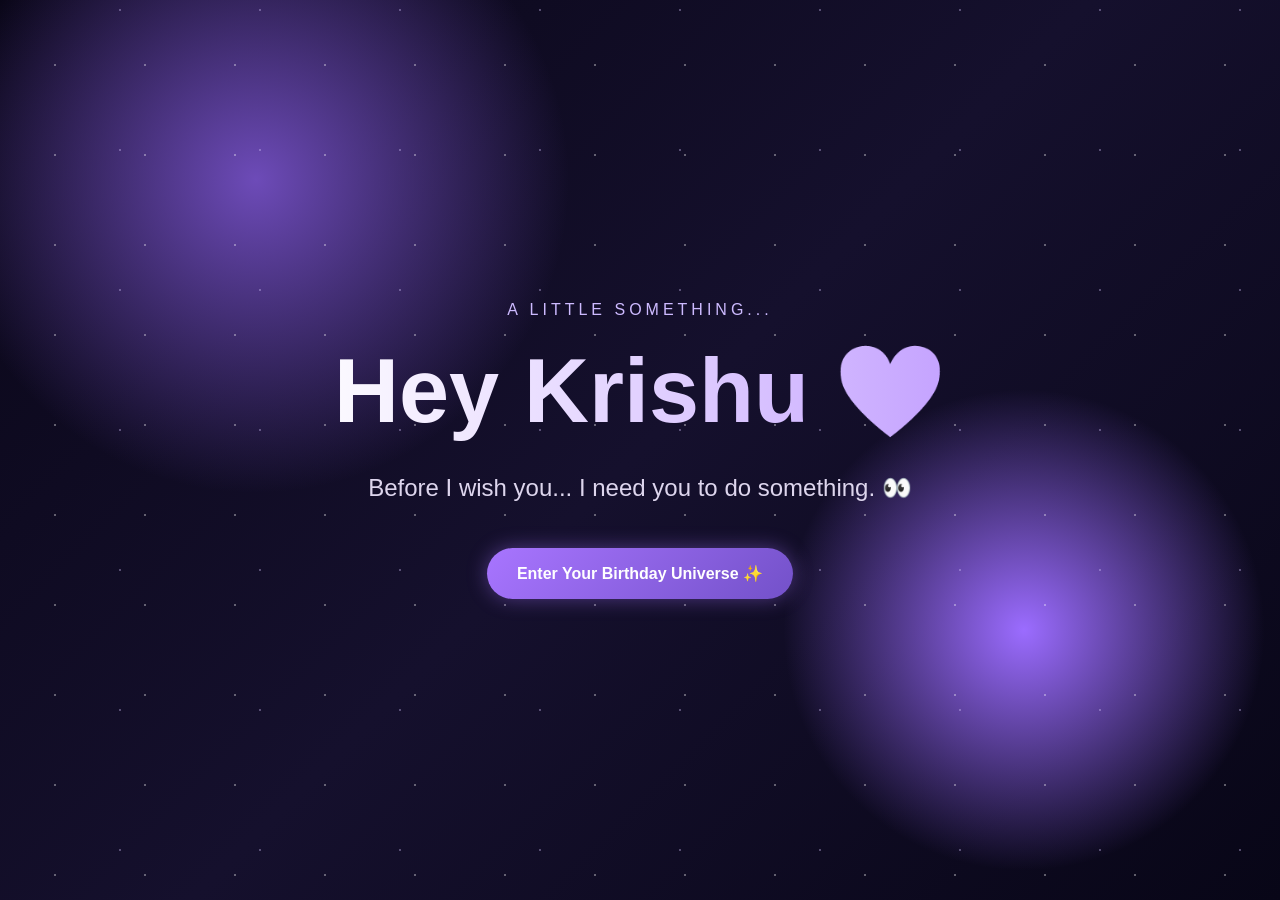
==== index.html @ 0110f5d4 "Update index.html" ====
<!DOCTYPE html>
<html lang="en">

<head>
    <meta charset="UTF-8">
    <meta name="viewport" content="width=device-width, initial-scale=1.0">

    <title>For Krishu 💜</title>

    <link rel="stylesheet" href="style.css">
</head>

<body>

    <!-- ========================================
         OPENING SCREEN
    ========================================= -->

    <section class="opening-screen">

        <div class="stars"></div>

        <div class="opening-content">

            <p class="small-text">A little something...</p>

            <h1>Hey Krishu 💜</h1>

            <p class="intro-text">
                Before I wish you...
                I need you to do something. 👀
            </p>

            <button onclick="enterUniverse()">
                Enter Your Birthday Universe ✨
            </button>

        </div>

    </section>


    <!-- ========================================
         MAIN BIRTHDAY UNIVERSE
    ========================================= -->

    <main id="birthday-universe">


        <!-- ========================================
             BIRTHDAY WELCOME
        ========================================= -->

        <section class="welcome-section">

            <p class="section-label">
                YOUR LITTLE UNIVERSE
            </p>

            <h1>
                WELCOME, KRISHU 💜
            </h1>

            <p class="welcome-text">
                Today isn't just another day...
                <br>
                it's your day. 🌙✨
            </p>

        </section>


        <!-- ========================================
             PHOTOHOLIC ARCHIVE
        ========================================= -->

        <section class="photo-archive">

            <p class="section-label">
                MEMORIES IN ORBIT
            </p>

            <h2>
                The Photoholic Archive 📸
            </h2>

            <p class="archive-intro">
                Some people take pictures.
                <br>
                Krishu takes evidence. 😂
            </p>


            <!-- PHOTO CONSTELLATION -->

            <div class="photo-constellation">


                <!-- 1st: photo9 -->

                <div class="memory memory-1">

                    <img
                        src="assets/photos/photo9.jpg.jpeg"
                        alt="Krishu memory 1"
                    >

                    <span class="memory-star">
                        ✦
                    </span>

                </div>


                <!-- 2nd: photo1 -->

                <div class="memory memory-2">

                    <img
                        src="assets/photos/photo1.jpg.jpeg"
                        alt="Krishu memory 2"
                    >

                    <span class="memory-star">
                        ✦
                    </span>

                </div>


                <!-- 3rd: photo2 -->

                <div class="memory memory-3">

                    <img
                        src="assets/photos/photo2.jpg.jpeg"
                        alt="Krishu memory 3"
                    >

                    <span class="memory-star">
                        ✦
                    </span>

                </div>


                <!-- 4th: photo3 -->

                <div class="memory memory-4">

                    <img
                        src="assets/photos/photo3.jpg.jpeg"
                        alt="Krishu memory 4"
                    >

                    <span class="memory-star">
                        ✦
                    </span>

                </div>


                <!-- 5th: photo4 -->

                <div class="memory memory-5">

                    <img
                        src="assets/photos/photo4.jpg.jpeg"
                        alt="Krishu memory 5"
                    >

                    <span class="memory-star">
                        ✦
                    </span>

                </div>


                <!-- 6th: photo5 -->

                <div class="memory memory-6">

                    <img
                        src="assets/photos/photo5.jpg.jpeg"
                        alt="Krishu memory 6"
                    >

                    <span class="memory-star">
                        ✦
                    </span>

                </div>


                <!-- 7th: photo6 -->

                <div class="memory memory-7">

                    <img
                        src="assets/photos/photo6.jpg.jpeg"
                        alt="Krishu memory 7"
                    >

                    <span class="memory-star">
                        ✦
                    </span>

                </div>


                <!-- 8th: photo7 -->

                <div class="memory memory-8">

                    <img
                        src="assets/photos/photo7.jpg.jpeg"
                        alt="Krishu memory 8"
                    >

                    <span class="memory-star">
                        ✦
                    </span>

                </div>


                <!-- 9th: photo8 -->

                <div class="memory memory-9">

                    <img
                        src="assets/photos/photo8.jpg.jpeg"
                        alt="Krishu memory 9"
                    >

                    <span class="memory-star">
                        ✦
                    </span>

                </div>

            </div>

        </section>


        <!-- ========================================
             TOTALLY ACCURATE HISTORY
        ========================================= -->

        <section class="troll-history">

            <p class="section-label">
                OFFICIAL DOCUMENTATION
            </p>

            <h2>
                The Totally Accurate History™
            </h2>

            <p class="troll-intro">
                A completely unbiased, 100% scientifically verified
                account of how this friendship happened.
            </p>


            <div class="fake-history">


                <!-- FAKE EVENT 1 -->

                <div class="fake-card">

                    <span>
                        01
                    </span>

                    <h3>
                        Two Normal Humans 🧍‍♂️🧍‍♀️
                    </h3>

                    <p>
                        They crossed paths once upon a time.
                        Nothing unusual happened.
                        Probably.
                    </p>

                </div>


                <!-- FAKE EVENT 2 -->

                <div class="fake-card">

                    <span>
                        02
                    </span>

                    <h3>
                        The Midnight Incident 🌙
                    </h3>

                    <p>
                        At exactly 12:00 AM, a completely random
                        birthday wish was sent.
                    </p>

                    <small>
                        Experts still don't understand why this was important.
                    </small>

                </div>


                <!-- FAKE EVENT 3 -->

                <div class="fake-card">

                    <span>
                        03
                    </span>

                    <h3>
                        The Great Disappearance 👻
                    </h3>

                    <p>
                        Then suddenly...
                        <br>
                        <strong>POOF.</strong>
                        <br>
                        The account disappeared.
                    </p>

                    <small>
                        Friendship entered its filler arc.
                    </small>

                </div>


                <!-- FAKE EVENT 4 -->

                <div class="fake-card">

                    <span>
                        04
                    </span>

                    <h3>
                        The Mysterious Return 👀
                    </h3>

                    <p>
                        Months later, a mysterious message appeared
                        from another account.
                    </p>

                    <small>
                        Plot twist detected.
                    </small>

                </div>


                <!-- FAKE EVENT 5 -->

                <div class="fake-card final-fake">

                    <span>
                        05
                    </span>

                    <h3>
                        And Somehow... This Happened 💀
                    </h3>

                    <p>
                        A random birthday wish somehow evolved into
                        an unnecessarily complicated friendship.
                    </p>

                    <div class="accuracy">
                        ACCURACY: 37% ███░░░░░
                    </div>

                </div>

            </div>


            <!-- TRUTH REVEAL -->

            <div class="truth-reveal">

                <p>
                    Okay okay...
                </p>

                <h3>
                    I may have exaggerated a few things. 😂
                </h3>

                <p>
                    But there's a version of this story
                    that actually matters.
                </p>

                <button
                    class="real-story-button"
                    onclick="openRealStory()"
                >
                    ✦ Tell Me What Actually Happened
                </button>

            </div>

        </section>


        <!-- ========================================
             REAL STORY TRANSITION SCREEN
        ========================================= -->

        <div id="real-story-screen">

            <div class="real-story-stars"></div>

            <div class="real-story-content">

                <p class="personal-label">
                    LEAVING THE OFFICIAL RECORD
                </p>

                <h2>
                    A Little Corner
                    <br>
                    Of Our Story 💜
                </h2>

                <p class="personal-message">

                    No statistics.
                    <br>

                    No dramatic theories.
                    <br>

                    No unnecessary nonsense. 😂
                    <br><br>

                    Just what actually happened.

                </p>

                <button
                    class="begin-story-button"
                    onclick="beginActualStory()"
                >
                    Begin The Actual Story ✦
                </button>

            </div>

        </div>


        <!-- ========================================
             ACTUAL FRIENDSHIP TIMELINE
        ========================================= -->

        <section class="story-section">

            <p class="section-label">
                THE STORY SO FAR
            </p>

            <h2>
                How Did We Even Get Here? 🌙
            </h2>

            <p class="story-intro">

                Honestly... even we probably don't know. 😂

                <br>

                But somehow, this became our story.

            </p>


            <div class="timeline">


                <!-- EVENT 1 -->

                <div class="timeline-item">

                    <div class="timeline-dot">
                        ✦
                    </div>

                    <div class="timeline-card">

                        <span class="timeline-number">
                            01
                        </span>

                        <h3>
                            Her Birthday 🎂
                        </h3>

                        <p>
                            It was her birthday.
                            We weren't even that close back then...
                            just normal friends.
                        </p>

                    </div>

                </div>


                <!-- EVENT 2 -->

                <div class="timeline-item">

                    <div class="timeline-dot">
                        ✦
                    </div>

                    <div class="timeline-card">

                        <span class="timeline-number">
                            02
                        </span>

                        <h3>
                            12:00 AM 🌙
                        </h3>

                        <p>
                            And then, completely randomly,
                            I wished her at midnight.
                            No big plan. No idea where this would go.
                            Just a simple birthday wish.
                        </p>

                    </div>

                </div>


                <!-- EVENT 3 -->

                <div class="timeline-item">

                    <div class="timeline-dot">
                        ✦
                    </div>

                    <div class="timeline-card">

                        <span class="timeline-number">
                            03
                        </span>

                        <h3>
                            And Then... Gone 👻
                        </h3>

                        <p>
                            Her account disappeared.
                            I didn't really know what happened,
                            and I didn't go searching either.
                        </p>

                    </div>

                </div>


                <!-- EVENT 4 -->

                <div class="timeline-item">

                    <div class="timeline-dot">
                        ✦
                    </div>

                    <div class="timeline-card">

                        <span class="timeline-number">
                            04
                        </span>

                        <h3>
                            Months Later... 👀
                        </h3>

                        <p>
                            Then one day, a message came from another ID.
                            Turns out, she had been searching for me
                            for days.
                        </p>

                    </div>

                </div>


                <!-- EVENT 5 -->

                <div class="timeline-item">

                    <div class="timeline-dot">
                        ✦
                    </div>

                    <div class="timeline-card">

                        <span class="timeline-number">
                            05
                        </span>

                        <h3>
                            We Started Talking Again 💬
                        </h3>

                        <p>
                            The conversations slowly became normal again.
                            Then fun.
                            Then random.
                            Then somehow... really special.
                        </p>

                    </div>

                </div>


                <!-- EVENT 6 -->

                <div class="timeline-item">

                    <div class="timeline-dot">
                        ✦
                    </div>

                    <div class="timeline-card">

                        <span class="timeline-number">
                            06
                        </span>

                        <h3>
                            Somehow, Here We Are 💜
                        </h3>

                        <p>
                            From a random midnight birthday wish
                            to one of those friendships you genuinely
                            don't want to lose.
                        </p>

                        <div class="timeline-ending">
                            And honestly... I'm really glad it happened.
                        </div>

                    </div>

                </div>

            </div>

        </section>


    </main>


    <!-- JAVASCRIPT -->

    <script src="script.js"></script>

</body>

</html>
---- style.css ----
/* ================================
   KRISHU BIRTHDAY UNIVERSE
   Base Styling
================================ */

* {
    margin: 0;
    padding: 0;
    box-sizing: border-box;
}

html {
    scroll-behavior: smooth;
}

body {
    font-family: Arial, sans-serif;
    background: #080617;
    color: white;
    overflow-x: hidden;
}


/* ================================
   OPENING SCREEN
================================ */

.opening-screen {
    min-height: 100vh;
    width: 100%;
    
    display: flex;
    justify-content: center;
    align-items: center;
    
    position: relative;
    overflow: hidden;

   transition: opacity 0.8s ease;

    background:
        radial-gradient(circle at 20% 20%, #6d4bb8 0%, transparent 25%),
        radial-gradient(circle at 80% 70%, #9b6cff 0%, transparent 20%),
        linear-gradient(135deg, #090617, #15102d, #080617);
}


/* ================================
   STARS
================================ */

.stars {
    position: absolute;
    inset: 0;
    background-image:
        radial-gradient(circle, white 1px, transparent 1px),
        radial-gradient(circle, #d9c7ff 1px, transparent 1px);
    background-size: 90px 90px, 140px 140px;
    background-position: 10px 20px, 50px 80px;
    opacity: 0.35;
}


/* ================================
   OPENING CONTENT
================================ */

.opening-content {
    position: relative;
    z-index: 2;

    text-align: center;

    width: 90%;
    max-width: 700px;

    animation: fadeIn 1.5s ease;
}

.small-text {
    font-size: 16px;
    letter-spacing: 4px;
    text-transform: uppercase;
    color: #cdbaff;
    margin-bottom: 20px;
}

.opening-content h1 {
    font-size: clamp(45px, 10vw, 90px);
    margin-bottom: 25px;

    background: linear-gradient(
        90deg,
        #ffffff,
        #d8c2ff,
        #a875ff,
        #ffffff
    );

    -webkit-background-clip: text;
    -webkit-text-fill-color: transparent;

    background-size: 200% auto;

    animation: gradientMove 4s linear infinite;
}

.intro-text {
    font-size: clamp(18px, 4vw, 24px);
    line-height: 1.6;
    color: #ddd5ed;
    margin-bottom: 40px;
}


/* ================================
   BUTTON
================================ */

.opening-content button {
    border: none;

    padding: 16px 30px;

    border-radius: 50px;

    background: linear-gradient(
        135deg,
        #a875ff,
        #7351c9
    );

    color: white;

    font-size: 16px;
    font-weight: bold;

    cursor: pointer;

    box-shadow:
        0 0 20px rgba(168, 117, 255, 0.4);

    transition: 0.3s ease;
}

.opening-content button:hover {
    transform: scale(1.07);

    box-shadow:
        0 0 35px rgba(168, 117, 255, 0.7);
}


/* ================================
   MAIN UNIVERSE
================================ */

#birthday-universe {
   display: none;
    min-height: 100vh;

    padding: 100px 20px;

    text-align: center;

    background:
        radial-gradient(circle at 50% 20%, #2a1d52, transparent 35%),
        #080617;
}

#birthday-universe h1 {
    font-size: clamp(35px, 8vw, 70px);
    margin-bottom: 25px;

    color: #d8c2ff;
}

#birthday-universe p {
    font-size: 20px;
    color: #c9bfdc;
}


/* ================================
   ANIMATIONS
================================ */

@keyframes fadeIn {
    from {
        opacity: 0;
        transform: translateY(30px);
    }

    to {
        opacity: 1;
        transform: translateY(0);
    }
}

@keyframes gradientMove {
    from {
        background-position: 0% center;
    }

    to {
        background-position: 200% center;
    }
}


/* ================================
   MOBILE
================================ */

@media (max-width: 600px) {

    .opening-content {
        width: 88%;
    }

    .small-text {
        font-size: 12px;
        letter-spacing: 3px;
    }

    .intro-text {
        font-size: 17px;
    }

    .opening-content button {
        padding: 14px 24px;
        font-size: 15px;
    }
}
/* ========================================
   PHOTOHOLIC ARCHIVE
======================================== */

.photo-archive {
    min-height: 100vh;
    padding: 120px 20px 160px;

    text-align: center;

    position: relative;
    overflow: hidden;
}

.section-label {
    font-size: 13px;
    letter-spacing: 4px;
    text-transform: uppercase;

    color: #bda6ff;

    margin-bottom: 18px;
}

.photo-archive h2 {
    font-size: clamp(35px, 7vw, 65px);

    color: #e0d0ff;

    margin-bottom: 20px;
}

.archive-intro {
    font-size: 18px;
    line-height: 1.7;

    color: #bdb3d1;

    margin-bottom: 80px;
}


/* ========================================
   PHOTO CONSTELLATION
======================================== */

.photo-constellation {
    width: min(100%, 1000px);
    height: 850px;

    margin: 0 auto;

    position: relative;
}


/* ========================================
   MEMORY CARDS
======================================== */

.memory {
    position: absolute;

    width: 180px;
    height: 230px;

    padding: 10px;

    background: rgba(255, 255, 255, 0.08);

    border: 1px solid rgba(216, 194, 255, 0.35);

    border-radius: 14px;

    backdrop-filter: blur(8px);

    box-shadow:
        0 0 25px rgba(168, 117, 255, 0.15);

    cursor: pointer;

    transition:
        transform 0.4s ease,
        box-shadow 0.4s ease;

    animation: floatingMemory 5s ease-in-out infinite;
}

.memory img {
    width: 100%;
    height: 100%;

    object-fit: cover;

    border-radius: 9px;

    display: block;
}


/* ========================================
   HOVER EFFECT
======================================== */

.memory:hover {
    transform: scale(1.12) !important;

    box-shadow:
        0 0 35px rgba(168, 117, 255, 0.55);

    z-index: 20;
}


/* ========================================
   MEMORY POSITIONS
======================================== */

.memory-1 {
    top: 30px;
    left: 38%;

    transform: rotate(-4deg);
}

.memory-2 {
    top: 170px;
    left: 10%;

    transform: rotate(5deg);

    animation-delay: -1s;
}

.memory-3 {
    top: 180px;
    right: 8%;

    transform: rotate(-6deg);

    animation-delay: -2s;
}

.memory-4 {
    top: 390px;
    left: 26%;

    transform: rotate(4deg);

    animation-delay: -3s;
}

.memory-5 {
    top: 410px;
    right: 25%;

    transform: rotate(-5deg);

    animation-delay: -1.5s;
}

.memory-6 {
    top: 600px;
    left: 8%;

    transform: rotate(-5deg);

    animation-delay: -2.5s;
}

.memory-7 {
    top: 620px;
    left: 40%;

    transform: rotate(5deg);

    animation-delay: -4s;
}

.memory-8 {
    top: 590px;
    right: 7%;

    transform: rotate(-4deg);

    animation-delay: -3.5s;
}

.memory-9 {
    top: 320px;
    right: 43%;

    transform: rotate(3deg);

    animation-delay: -4.5s;
}


/* ========================================
   LITTLE STARS
======================================== */

.memory-star {
    position: absolute;

    font-size: 18px;

    color: #d8c2ff;

    text-shadow:
        0 0 10px rgba(216, 194, 255, 0.9);

    animation: starPulse 2s ease-in-out infinite;
}


/* ========================================
   ANIMATIONS
======================================== */

@keyframes floatingMemory {

    0%, 100% {
        margin-top: 0;
    }

    50% {
        margin-top: -10px;
    }
}

@keyframes starPulse {

    0%, 100% {
        opacity: 0.4;
        transform: scale(0.8);
    }

    50% {
        opacity: 1;
        transform: scale(1.2);
    }
}


/* ========================================
   MOBILE CONSTELLATION
======================================== */

@media (max-width: 600px) {

    .photo-archive {
        padding-top: 90px;
        padding-bottom: 100px;
    }

    .archive-intro {
        margin-bottom: 50px;
    }

    .photo-constellation {
        height: 1250px;
        width: 100%;
    }

    .memory {
        width: 145px;
        height: 190px;
    }

    .memory-1 {
        top: 20px;
        left: calc(50% - 72px);
    }

    .memory-2 {
        top: 180px;
        left: 5%;
    }

    .memory-3 {
        top: 190px;
        right: 5%;
    }

    .memory-4 {
        top: 380px;
        left: 7%;
    }

    .memory-5 {
        top: 390px;
        right: 6%;
    }

    .memory-6 {
        top: 590px;
        left: 5%;
    }

    .memory-7 {
        top: 600px;
        left: calc(50% - 72px);
    }

    .memory-8 {
        top: 590px;
        right: 5%;
    }

    .memory-9 {
        top: 820px;
        left: calc(50% - 72px);
    }
}
/* ========================================
   FRIENDSHIP TIMELINE
======================================== */

.story-section {
    min-height: 100vh;
    padding: 130px 20px 160px;
    text-align: center;
    position: relative;
    overflow: hidden;

    background:
        radial-gradient(circle at 50% 50%, rgba(110, 76, 180, 0.16), transparent 45%);
}

.story-section h2 {
    font-size: clamp(35px, 7vw, 65px);
    color: #e0d0ff;
    margin-bottom: 20px;
}

.story-intro {
    max-width: 650px;
    margin: 0 auto 100px;
    font-size: 18px;
    line-height: 1.8;
    color: #bdb3d1;
}


/* TIMELINE CONTAINER */

.timeline {
    position: relative;
    width: min(100%, 950px);
    margin: 0 auto;
    padding: 20px 0;
}


/* GLOWING CENTER LINE */

.timeline::before {
    content: "";
    position: absolute;
    top: 0;
    bottom: 0;
    left: 50%;
    width: 2px;
    transform: translateX(-50%);

    background: linear-gradient(
        to bottom,
        transparent,
        #a875ff,
        #d8c2ff,
        #a875ff,
        transparent
    );

    box-shadow: 0 0 15px rgba(168, 117, 255, 0.7);
}


/* TIMELINE ITEM */

.timeline-item {
    width: 50%;
    position: relative;
    padding: 25px 55px;
    margin-bottom: 45px;
}


/* LEFT / RIGHT ALTERNATION */

.timeline-item:nth-child(odd) {
    left: 0;
    text-align: right;
}

.timeline-item:nth-child(even) {
    left: 50%;
    text-align: left;
}


/* GLOWING DOT */

.timeline-dot {
    position: absolute;
    top: 42px;

    width: 22px;
    height: 22px;

    display: flex;
    align-items: center;
    justify-content: center;

    border-radius: 50%;

    background: #17102f;
    border: 2px solid #cdb5ff;

    color: #e5d8ff;
    font-size: 11px;

    box-shadow:
        0 0 10px rgba(168, 117, 255, 0.8),
        0 0 25px rgba(168, 117, 255, 0.4);

    z-index: 5;
}

.timeline-item:nth-child(odd) .timeline-dot {
    right: -11px;
}

.timeline-item:nth-child(even) .timeline-dot {
    left: -11px;
}


/* STORY CARDS */

.timeline-card {
    position: relative;

    padding: 30px;

    border-radius: 20px;

    background: rgba(255, 255, 255, 0.055);

    border: 1px solid rgba(216, 194, 255, 0.18);

    backdrop-filter: blur(12px);

    box-shadow:
        0 10px 35px rgba(0, 0, 0, 0.25),
        0 0 25px rgba(168, 117, 255, 0.08);

    transition:
        transform 0.35s ease,
        border-color 0.35s ease,
        box-shadow 0.35s ease;
}

.timeline-card:hover {
    transform: translateY(-7px);

    border-color: rgba(216, 194, 255, 0.5);

    box-shadow:
        0 15px 40px rgba(0, 0, 0, 0.3),
        0 0 30px rgba(168, 117, 255, 0.22);
}


/* NUMBER */

.timeline-number {
    display: block;

    font-size: 12px;
    letter-spacing: 3px;

    color: #a875ff;

    margin-bottom: 10px;
}


/* TITLE */

.timeline-card h3 {
    font-size: clamp(21px, 3vw, 28px);

    color: #e5d9ff;

    margin-bottom: 14px;
}


/* DESCRIPTION */

.timeline-card p {
    font-size: 16px !important;

    line-height: 1.7;

    color: #bdb3d1 !important;
}


/* FINAL LINE */

.timeline-ending {
    margin-top: 22px;
    padding-top: 18px;

    border-top: 1px solid rgba(216, 194, 255, 0.15);

    color: #d8c2ff;

    font-size: 15px;

    font-style: italic;
}


/* MOBILE */

@media (max-width: 700px) {

    .story-section {
        padding: 100px 15px 120px;
    }

    .story-intro {
        margin-bottom: 70px;
        font-size: 16px;
    }

    .timeline::before {
        left: 18px;
    }

    .timeline-item,
    .timeline-item:nth-child(even),
    .timeline-item:nth-child(odd) {
        width: 100%;
        left: 0;

        padding:
            20px
            15px
            20px
            55px;

        text-align: left;
    }

    .timeline-item:nth-child(odd) .timeline-dot,
    .timeline-item:nth-child(even) .timeline-dot {
        left: 7px;
        right: auto;
    }

    .timeline-card {
        padding: 24px;
    }

}
/* ========================================
   TOTALLY ACCURATE HISTORY - TROLL SECTION
======================================== */

.troll-history {
    min-height: 100vh;
    padding: 130px 20px 120px;
    text-align: center;
    position: relative;
    overflow: hidden;

    background:
        radial-gradient(circle at 20% 30%, rgba(168, 117, 255, 0.10), transparent 30%),
        radial-gradient(circle at 80% 70%, rgba(112, 82, 180, 0.10), transparent 30%);
}

.troll-history h2 {
    font-size: clamp(34px, 7vw, 62px);
    color: #e0d0ff;
    margin-bottom: 20px;
}

.troll-intro {
    max-width: 650px;
    margin: 0 auto 80px;
    color: #aaa0bd;
    font-size: 17px;
    line-height: 1.8;
}


/* FAKE HISTORY GRID */

.fake-history {
    width: min(100%, 900px);
    margin: 0 auto;

    display: grid;
    grid-template-columns: repeat(2, 1fr);
    gap: 25px;
}


/* FAKE CARDS */

.fake-card {
    position: relative;
    padding: 32px;

    text-align: left;

    background: rgba(255, 255, 255, 0.035);
    border: 1px dashed rgba(216, 194, 255, 0.22);
    border-radius: 18px;

    backdrop-filter: blur(8px);

    transform: rotate(-1deg);

    transition: 0.35s ease;
}

.fake-card:nth-child(even) {
    transform: rotate(1deg);
}

.fake-card:hover {
    transform: translateY(-7px) rotate(0deg);

    border-color: rgba(216, 194, 255, 0.5);

    box-shadow:
        0 0 30px rgba(168, 117, 255, 0.15);
}


/* NUMBER */

.fake-card > span {
    display: inline-block;

    font-size: 11px;
    letter-spacing: 3px;

    color: #a875ff;

    margin-bottom: 15px;
}


/* TITLE */

.fake-card h3 {
    color: #ddd0f7;
    font-size: 23px;
    margin-bottom: 14px;
}


/* TEXT */

.fake-card p {
    color: #aaa0bd !important;
    font-size: 15px !important;
    line-height: 1.7;
}

.fake-card small {
    display: block;

    margin-top: 15px;

    color: #756b87;

    font-size: 12px;

    font-style: italic;
}


/* FINAL FAKE CARD */

.final-fake {
    grid-column: 1 / -1;
    max-width: 600px;
    width: 100%;
    margin: 10px auto 0;

    border-color: rgba(168, 117, 255, 0.3);
}


/* FAKE ACCURACY BAR */

.accuracy {
    margin-top: 25px;

    padding: 10px 14px;

    border-radius: 8px;

    background: rgba(0, 0, 0, 0.25);

    color: #a875ff;

    font-family: monospace;

    font-size: 12px;

    letter-spacing: 1px;
}


/* TRUTH REVEAL */

.truth-reveal {
    margin: 110px auto 0;

    max-width: 650px;

    animation: truthPulse 3s ease-in-out infinite;
}

.truth-reveal p {
    color: #968ca8 !important;
    font-size: 15px !important;
}

.truth-reveal h3 {
    margin: 12px 0;

    color: #e2d5ff;

    font-size: clamp(22px, 4vw, 32px);
}

.truth-arrow {
    display: block;

    margin-top: 25px;

    color: #cdb5ff;

    font-size: 28px;

    animation: arrowBounce 1.5s ease-in-out infinite;
}


/* ANIMATIONS */

@keyframes truthPulse {
    0%, 100% {
        opacity: 0.75;
    }

    50% {
        opacity: 1;
    }
}

@keyframes arrowBounce {
    0%, 100% {
        transform: translateY(0);
    }

    50% {
        transform: translateY(8px);
    }
}


/* MOBILE */

@media (max-width: 700px) {

    .troll-history {
        padding: 100px 15px 100px;
    }

    .troll-intro {
        margin-bottom: 60px;
        font-size: 16px;
    }

    .fake-history {
        grid-template-columns: 1fr;
        gap: 20px;
    }

    .fake-card,
    .fake-card:nth-child(even) {
        transform: rotate(0deg);
        padding: 25px;
    }

    .final-fake {
        grid-column: auto;
    }

    .truth-reveal {
        margin-top: 80px;
    }
}
/* ========================================
   REAL STORY TRANSITION SCREEN
======================================== */

#real-story-screen {
    position: fixed;
    inset: 0;
    z-index: 9999;

    display: none;

    align-items: center;
    justify-content: center;

    text-align: center;

    padding: 30px;

    background:
        radial-gradient(
            circle at 50% 45%,
            #35245f 0%,
            #17102f 38%,
            #080617 80%
        );

    opacity: 0;
    transition: opacity 1s ease;

    overflow: hidden;
}


/* STAR FIELD */

.real-story-stars {
    position: absolute;
    inset: 0;

    background-image:
        radial-gradient(circle, rgba(255,255,255,0.8) 1px, transparent 1px),
        radial-gradient(circle, rgba(216,194,255,0.7) 1px, transparent 1px);

    background-size: 110px 110px, 170px 170px;
    background-position: 20px 30px, 80px 100px;

    opacity: 0.3;

    animation: starDrift 12s linear infinite;
}


/* CONTENT */

.real-story-content {
    position: relative;
    z-index: 2;

    max-width: 650px;

    animation: realStoryAppear 1.5s ease;
}

.personal-label {
    font-size: 12px !important;
    letter-spacing: 4px;

    color: #bda6ff !important;

    margin-bottom: 25px;
}

.real-story-content h2 {
    font-size: clamp(40px, 8vw, 75px);

    line-height: 1.05;

    color: #eee5ff;

    margin-bottom: 35px;

    text-shadow:
        0 0 25px rgba(168,117,255,0.35);
}

.personal-message {
    font-size: 18px !important;

    line-height: 1.8;

    color: #c9bfdc !important;

    margin-bottom: 40px;
}


/* BEGIN BUTTON */

.begin-story-button,
.real-story-button {
    border: none;

    padding: 15px 28px;

    border-radius: 50px;

    background: linear-gradient(
        135deg,
        #b58aff,
        #7651c9
    );

    color: white;

    font-size: 15px;

    font-weight: bold;

    cursor: pointer;

    box-shadow:
        0 0 20px rgba(168,117,255,0.35);

    transition: 0.35s ease;
}

.begin-story-button:hover,
.real-story-button:hover {
    transform: translateY(-3px) scale(1.05);

    box-shadow:
        0 0 35px rgba(168,117,255,0.7);
}


/* ANIMATIONS */

@keyframes realStoryAppear {

    from {
        opacity: 0;
        transform: translateY(30px) scale(0.97);
    }

    to {
        opacity: 1;
        transform: translateY(0) scale(1);
    }

}

@keyframes starDrift {

    from {
        transform: translateY(0);
    }

    to {
        transform: translateY(-80px);
    }

}


/* MOBILE */

@media (max-width: 600px) {

    #real-story-screen {
        padding: 20px;
    }

    .real-story-content h2 {
        font-size: 42px;
    }

    .personal-message {
        font-size: 16px !important;
    }

    .begin-story-button {
        padding: 14px 22px;
        font-size: 14px;
    }

}
/* Actual story stays hidden until Krishu enters it */

.story-section {
    display: none;
}
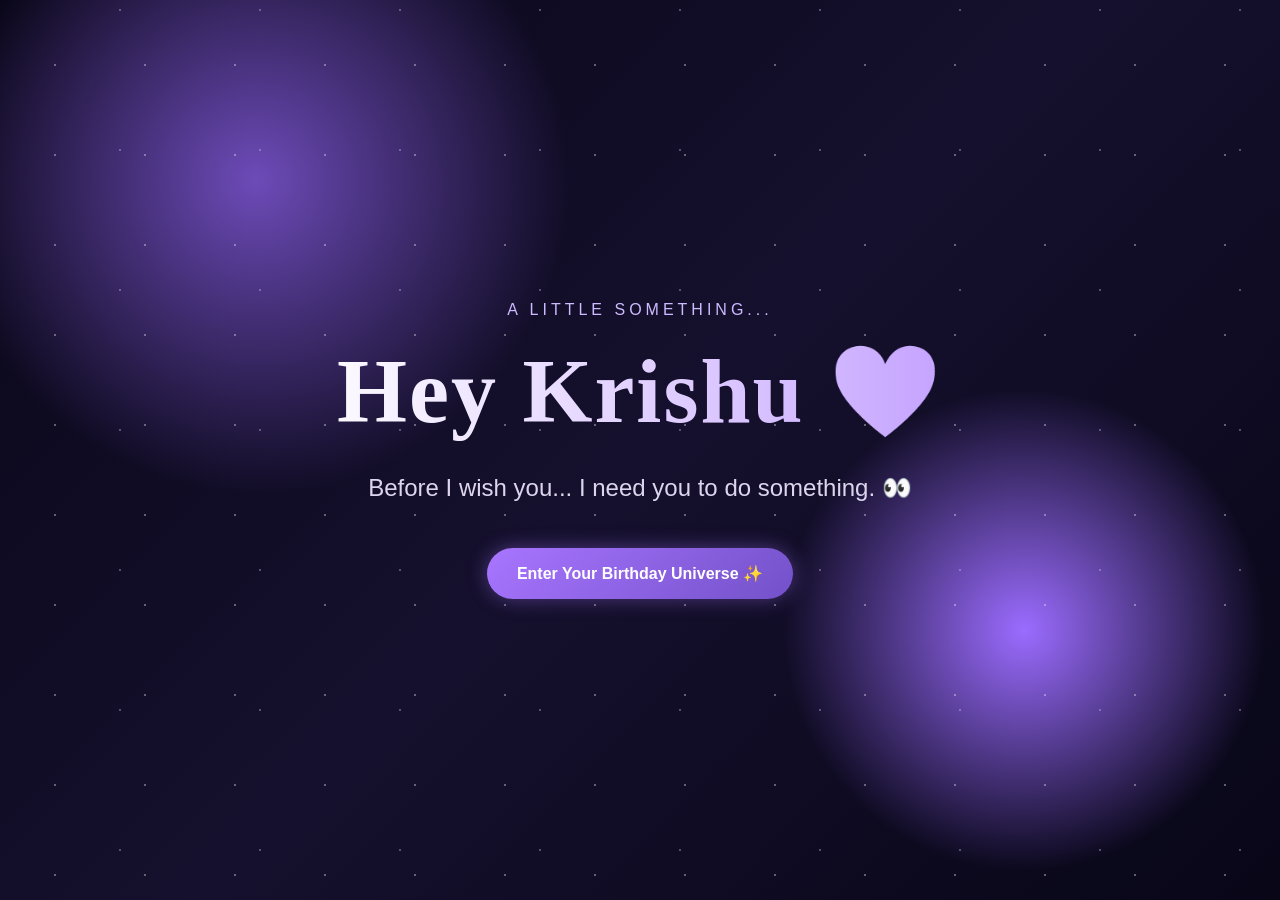
==== commit 76066d7f: "Update index.html" ====
--- a/index.html
+++ b/index.html
@@ -105,7 +105,7 @@
                         alt="Krishu memory 1"
                     >
 
-                    <span class="memory-star">
+                  <p class="memory-caption"> Looking cute huh 💜</p>
                         ✦
                     </span>
 
@@ -121,7 +121,7 @@
                         alt="Krishu memory 2"
                     >
 
-                    <span class="memory-star">
+                   <p class="memory-caption"> The best 💜</p>
                         ✦
                     </span>
 
@@ -137,7 +137,7 @@
                         alt="Krishu memory 3"
                     >
 
-                    <span class="memory-star">
+                <p class="memory-caption">A little memory worth keeping 💜</p>
                         ✦
                     </span>
 
@@ -153,7 +153,7 @@
                         alt="Krishu memory 4"
                     >
 
-                    <span class="memory-star">
+                    <<p class="memory-caption"> Just look at this Angel  💜</p>
                         ✦
                     </span>
 
@@ -169,7 +169,7 @@
                         alt="Krishu memory 5"
                     >
 
-                    <span class="memory-star">
+                  <p class="memory-caption"> Awwwww 💜</p>
                         ✦
                     </span>
 
@@ -185,7 +185,7 @@
                         alt="Krishu memory 6"
                     >
 
-                    <span class="memory-star">
+                  <p class="memory-caption"> Speechless 💜</p>
                         ✦
                     </span>
 
@@ -201,7 +201,7 @@
                         alt="Krishu memory 7"
                     >
 
-                    <span class="memory-star">
+                    <p class="memory-caption"> cuteness overload 💜</p>
                         ✦
                     </span>
 
@@ -217,7 +217,7 @@
                         alt="Krishu memory 8"
                     >
 
-                    <span class="memory-star">
+                 <p class="memory-caption"> Ye jyada acchi hai 💜</p>
                         ✦
                     </span>
 
@@ -233,7 +233,7 @@
                         alt="Krishu memory 9"
                     >
 
-                    <span class="memory-star">
+               <p class="memory-caption"> Splendid 💜</p>
                         ✦
                     </span>
 
@@ -465,216 +465,261 @@
         </div>
 
 
-        <!-- ========================================
-             ACTUAL FRIENDSHIP TIMELINE
-        ========================================= -->
-
-        <section class="story-section">
-
-            <p class="section-label">
-                THE STORY SO FAR
-            </p>
-
-            <h2>
-                How Did We Even Get Here? 🌙
-            </h2>
-
-            <p class="story-intro">
-
-                Honestly... even we probably don't know. 😂
-
-                <br>
-
-                But somehow, this became our story.
-
-            </p>
-
-
-            <div class="timeline">
-
-
-                <!-- EVENT 1 -->
-
-                <div class="timeline-item">
-
-                    <div class="timeline-dot">
-                        ✦
-                    </div>
-
-                    <div class="timeline-card">
-
-                        <span class="timeline-number">
-                            01
-                        </span>
-
-                        <h3>
-                            Her Birthday 🎂
-                        </h3>
-
-                        <p>
-                            It was her birthday.
-                            We weren't even that close back then...
-                            just normal friends.
-                        </p>
-
-                    </div>
-
-                </div>
-
-
-                <!-- EVENT 2 -->
-
-                <div class="timeline-item">
-
-                    <div class="timeline-dot">
-                        ✦
-                    </div>
-
-                    <div class="timeline-card">
-
-                        <span class="timeline-number">
-                            02
-                        </span>
-
-                        <h3>
-                            12:00 AM 🌙
-                        </h3>
-
-                        <p>
-                            And then, completely randomly,
-                            I wished her at midnight.
-                            No big plan. No idea where this would go.
-                            Just a simple birthday wish.
-                        </p>
-
-                    </div>
-
-                </div>
-
-
-                <!-- EVENT 3 -->
-
-                <div class="timeline-item">
-
-                    <div class="timeline-dot">
-                        ✦
-                    </div>
-
-                    <div class="timeline-card">
-
-                        <span class="timeline-number">
-                            03
-                        </span>
-
-                        <h3>
-                            And Then... Gone 👻
-                        </h3>
-
-                        <p>
-                            Her account disappeared.
-                            I didn't really know what happened,
-                            and I didn't go searching either.
-                        </p>
-
-                    </div>
-
-                </div>
-
-
-                <!-- EVENT 4 -->
-
-                <div class="timeline-item">
-
-                    <div class="timeline-dot">
-                        ✦
-                    </div>
-
-                    <div class="timeline-card">
-
-                        <span class="timeline-number">
-                            04
-                        </span>
-
-                        <h3>
-                            Months Later... 👀
-                        </h3>
-
-                        <p>
-                            Then one day, a message came from another ID.
-                            Turns out, she had been searching for me
-                            for days.
-                        </p>
-
-                    </div>
-
-                </div>
-
-
-                <!-- EVENT 5 -->
-
-                <div class="timeline-item">
-
-                    <div class="timeline-dot">
-                        ✦
-                    </div>
-
-                    <div class="timeline-card">
-
-                        <span class="timeline-number">
-                            05
-                        </span>
-
-                        <h3>
-                            We Started Talking Again 💬
-                        </h3>
-
-                        <p>
-                            The conversations slowly became normal again.
-                            Then fun.
-                            Then random.
-                            Then somehow... really special.
-                        </p>
-
-                    </div>
-
-                </div>
-
-
-                <!-- EVENT 6 -->
-
-                <div class="timeline-item">
-
-                    <div class="timeline-dot">
-                        ✦
-                    </div>
-
-                    <div class="timeline-card">
-
-                        <span class="timeline-number">
-                            06
-                        </span>
-
-                        <h3>
-                            Somehow, Here We Are 💜
-                        </h3>
-
-                        <p>
-                            From a random midnight birthday wish
-                            to one of those friendships you genuinely
-                            don't want to lose.
-                        </p>
-
-                        <div class="timeline-ending">
-                            And honestly... I'm really glad it happened.
-                        </div>
-
-                    </div>
-
-                </div>
-
-            </div>
-
-        </section>
+       
+<!-- ========================================
+     ACTUAL FRIENDSHIP TIMELINE
+========================================= -->
+
+<section class="story-section">
+
+    <p class="section-label">
+        THE STORY SO FAR
+    </p>
+
+    <h2>
+        How Did We Even Get Here? 🌙
+    </h2>
+
+    <p class="story-intro">
+        Honestly... even we probably don't know. 😂
+        <br>
+        But somehow, this became our story.
+    </p>
+
+    <div class="timeline">
+
+        <!-- EVENT 1 -->
+
+        <div class="timeline-item">
+
+            <div class="timeline-dot">
+                ✦
+            </div>
+
+            <div class="timeline-card">
+
+                <span class="timeline-number">
+                    01
+                </span>
+
+                <h3>
+                    Her Birthday 🎂
+                </h3>
+
+                <p>
+                    It was her birthday.
+                    We weren't even that close back then...
+                    just normal friends.
+                    Just thought to wish her.
+                    Of course, why not, bro? 😂
+                </p>
+
+            </div>
+
+        </div>
+
+
+        <!-- EVENT 2 -->
+
+        <div class="timeline-item">
+
+            <div class="timeline-dot">
+                ✦
+            </div>
+
+            <div class="timeline-card">
+
+                <span class="timeline-number">
+                    02
+                </span>
+
+                <h3>
+                    12:00 AM 🌙
+                </h3>
+
+                <p>
+                    And then, completely randomly,
+                    I wished her at midnight.
+                    No big plan. No idea where this would go.
+                    Just a simple birthday wish.
+                </p>
+
+            </div>
+
+        </div>
+
+
+        <!-- EVENT 3 -->
+
+        <div class="timeline-item">
+
+            <div class="timeline-dot">
+                ✦
+            </div>
+
+            <div class="timeline-card">
+
+                <span class="timeline-number">
+                    03
+                </span>
+
+                <h3>
+                    And Then... Gone 👻
+                </h3>
+
+                <p>
+                    Her account disappeared.
+                    I didn't really know what happened,
+                    and I didn't go searching either.
+                </p>
+
+            </div>
+
+        </div>
+
+
+        <!-- EVENT 4 -->
+
+        <div class="timeline-item">
+
+            <div class="timeline-dot">
+                ✦
+            </div>
+
+            <div class="timeline-card">
+
+                <span class="timeline-number">
+                    04
+                </span>
+
+                <h3>
+                    Months Later... 👀
+                </h3>
+
+                <p>
+                    Then one day, a message came from
+                    another ID.
+                    Turns out, she had been searching for me
+                    for days.
+                    And that kinda felt like I really mattered
+                    to someone enough to be searched for. 💜
+                </p>
+
+            </div>
+
+        </div>
+
+
+        <!-- EVENT 5 -->
+
+        <div class="timeline-item">
+
+            <div class="timeline-dot">
+                ✦
+            </div>
+
+            <div class="timeline-card">
+
+                <span class="timeline-number">
+                    05
+                </span>
+
+                <h3>
+                    We Started Talking Again 💬
+                </h3>
+
+                <p>
+                    The conversations slowly became normal again.
+                    Then fun.
+                    Then random.
+                    The study sessions.
+                    The phone calls.
+                    Then somehow... really special.
+                </p>
+
+            </div>
+
+        </div>
+
+
+        <!-- EVENT 6: HER WISH ON MY BIRTHDAY -->
+
+        <div class="timeline-item">
+
+            <div class="timeline-dot">
+                ✦
+            </div>
+
+            <div class="timeline-card">
+
+                <span class="timeline-number">
+                    06
+                </span>
+
+                <h3>
+                    She Wished Me with a Surprise 🎂
+                </h3>
+
+                <p>
+                    She gave me a letter, writing down
+                    all the memories we had shared.
+                    Though she wrote about so many things,
+                    even that paper wasn't enough.
+                    But that letter was something special...
+                    something completely unexpected. 💜
+                </p>
+
+            </div>
+
+        </div>
+
+
+        <!-- EVENT 7 -->
+
+        <div class="timeline-item">
+
+            <div class="timeline-dot">
+                ✦
+            </div>
+
+            <div class="timeline-card">
+
+                <span class="timeline-number">
+                    07
+                </span>
+
+                <h3>
+                    Somehow, Here We Are 💜
+                </h3>
+
+                <p>
+                    From a random midnight birthday wish
+                    to one of those friendships you genuinely
+                    don't want to lose.
+                </p>
+
+                <div class="timeline-ending">
+                    And honestly... I'm really glad it happened.
+                </div>
+
+            </div>
+
+        </div>
+
+    </div>
+    
+<div class="letter-invitation">
+    <p class="letter-invitation-text">
+        And there's one more thing for you... 💌
+    </p>
+
+    <a href="letter.html" class="letter-page-button">
+        Open Your Letter 💜 →
+    </a>
+</div>
+
+
+</section>
 
 
     </main>
--- a/style.css
+++ b/style.css
@@ -1,7 +1,7 @@
-/* ================================
+/* ========================================
    KRISHU BIRTHDAY UNIVERSE
-   Base Styling
-================================ */
+   COMPLETE STYLESHEET
+======================================== */
 
 * {
     margin: 0;
@@ -21,22 +21,22 @@
 }
 
 
-/* ================================
+/* ========================================
    OPENING SCREEN
-================================ */
+======================================== */
 
 .opening-screen {
     min-height: 100vh;
     width: 100%;
-    
+
     display: flex;
     justify-content: center;
     align-items: center;
-    
+
     position: relative;
     overflow: hidden;
 
-   transition: opacity 0.8s ease;
+    transition: opacity 0.8s ease;
 
     background:
         radial-gradient(circle at 20% 20%, #6d4bb8 0%, transparent 25%),
@@ -44,26 +44,19 @@
         linear-gradient(135deg, #090617, #15102d, #080617);
 }
 
-
-/* ================================
-   STARS
-================================ */
-
 .stars {
     position: absolute;
     inset: 0;
+
     background-image:
         radial-gradient(circle, white 1px, transparent 1px),
         radial-gradient(circle, #d9c7ff 1px, transparent 1px);
+
     background-size: 90px 90px, 140px 140px;
     background-position: 10px 20px, 50px 80px;
+
     opacity: 0.35;
 }
-
-
-/* ================================
-   OPENING CONTENT
-================================ */
 
 .opening-content {
     position: relative;
@@ -81,21 +74,25 @@
     font-size: 16px;
     letter-spacing: 4px;
     text-transform: uppercase;
+
     color: #cdbaff;
+
     margin-bottom: 20px;
 }
 
 .opening-content h1 {
     font-size: clamp(45px, 10vw, 90px);
+
     margin-bottom: 25px;
 
-    background: linear-gradient(
-        90deg,
-        #ffffff,
-        #d8c2ff,
-        #a875ff,
-        #ffffff
-    );
+    background:
+        linear-gradient(
+            90deg,
+            #ffffff,
+            #d8c2ff,
+            #a875ff,
+            #ffffff
+        );
 
     -webkit-background-clip: text;
     -webkit-text-fill-color: transparent;
@@ -107,28 +104,34 @@
 
 .intro-text {
     font-size: clamp(18px, 4vw, 24px);
+
     line-height: 1.6;
+
     color: #ddd5ed;
+
     margin-bottom: 40px;
 }
 
 
-/* ================================
-   BUTTON
-================================ */
-
-.opening-content button {
+/* ========================================
+   BUTTONS
+======================================== */
+
+.opening-content button,
+.real-story-button,
+.begin-story-button {
     border: none;
 
     padding: 16px 30px;
 
     border-radius: 50px;
 
-    background: linear-gradient(
-        135deg,
-        #a875ff,
-        #7351c9
-    );
+    background:
+        linear-gradient(
+            135deg,
+            #a875ff,
+            #7351c9
+        );
 
     color: white;
 
@@ -140,36 +143,42 @@
     box-shadow:
         0 0 20px rgba(168, 117, 255, 0.4);
 
-    transition: 0.3s ease;
-}
-
-.opening-content button:hover {
-    transform: scale(1.07);
+    transition: 0.35s ease;
+}
+
+.opening-content button:hover,
+.real-story-button:hover,
+.begin-story-button:hover {
+    transform: translateY(-3px) scale(1.06);
 
     box-shadow:
         0 0 35px rgba(168, 117, 255, 0.7);
 }
 
 
-/* ================================
+/* ========================================
    MAIN UNIVERSE
-================================ */
+======================================== */
 
 #birthday-universe {
-   display: none;
+    display: none;
+
     min-height: 100vh;
 
-    padding: 100px 20px;
-
     text-align: center;
 
     background:
-        radial-gradient(circle at 50% 20%, #2a1d52, transparent 35%),
+        radial-gradient(
+            circle at 50% 20%,
+            #2a1d52,
+            transparent 35%
+        ),
         #080617;
 }
 
 #birthday-universe h1 {
     font-size: clamp(35px, 8vw, 70px);
+
     margin-bottom: 25px;
 
     color: #d8c2ff;
@@ -181,79 +190,54 @@
 }
 
 
-/* ================================
-   ANIMATIONS
-================================ */
-
-@keyframes fadeIn {
-    from {
-        opacity: 0;
-        transform: translateY(30px);
-    }
-
-    to {
-        opacity: 1;
-        transform: translateY(0);
-    }
-}
-
-@keyframes gradientMove {
-    from {
-        background-position: 0% center;
-    }
-
-    to {
-        background-position: 200% center;
-    }
-}
-
-
-/* ================================
-   MOBILE
-================================ */
-
-@media (max-width: 600px) {
-
-    .opening-content {
-        width: 88%;
-    }
-
-    .small-text {
-        font-size: 12px;
-        letter-spacing: 3px;
-    }
-
-    .intro-text {
-        font-size: 17px;
-    }
-
-    .opening-content button {
-        padding: 14px 24px;
-        font-size: 15px;
-    }
-}
+/* ========================================
+   SECTION LABEL
+======================================== */
+
+.section-label {
+    font-size: 13px;
+
+    letter-spacing: 4px;
+
+    text-transform: uppercase;
+
+    color: #bda6ff;
+
+    margin-bottom: 18px;
+}
+
+
+/* ========================================
+   WELCOME
+======================================== */
+
+.welcome-section {
+    min-height: 60vh;
+
+    padding: 130px 20px 100px;
+
+    display: flex;
+    flex-direction: column;
+
+    justify-content: center;
+    align-items: center;
+}
+
+
 /* ========================================
    PHOTOHOLIC ARCHIVE
 ======================================== */
 
 .photo-archive {
     min-height: 100vh;
+
     padding: 120px 20px 160px;
 
     text-align: center;
 
     position: relative;
+
     overflow: hidden;
-}
-
-.section-label {
-    font-size: 13px;
-    letter-spacing: 4px;
-    text-transform: uppercase;
-
-    color: #bda6ff;
-
-    margin-bottom: 18px;
 }
 
 .photo-archive h2 {
@@ -266,6 +250,7 @@
 
 .archive-intro {
     font-size: 18px;
+
     line-height: 1.7;
 
     color: #bdb3d1;
@@ -280,17 +265,13 @@
 
 .photo-constellation {
     width: min(100%, 1000px);
+
     height: 850px;
 
     margin: 0 auto;
 
     position: relative;
 }
-
-
-/* ========================================
-   MEMORY CARDS
-======================================== */
 
 .memory {
     position: absolute;
@@ -302,14 +283,17 @@
 
     background: rgba(255, 255, 255, 0.08);
 
-    border: 1px solid rgba(216, 194, 255, 0.35);
+    border:
+        1px solid
+        rgba(216, 194, 255, 0.35);
 
     border-radius: 14px;
 
     backdrop-filter: blur(8px);
 
     box-shadow:
-        0 0 25px rgba(168, 117, 255, 0.15);
+        0 0 25px
+        rgba(168, 117, 255, 0.15);
 
     cursor: pointer;
 
@@ -317,7 +301,9 @@
         transform 0.4s ease,
         box-shadow 0.4s ease;
 
-    animation: floatingMemory 5s ease-in-out infinite;
+    animation:
+        floatingMemory
+        5s ease-in-out infinite;
 }
 
 .memory img {
@@ -331,108 +317,80 @@
     display: block;
 }
 
-
-/* ========================================
-   HOVER EFFECT
-======================================== */
-
 .memory:hover {
     transform: scale(1.12) !important;
 
     box-shadow:
-        0 0 35px rgba(168, 117, 255, 0.55);
+        0 0 35px
+        rgba(168, 117, 255, 0.55);
 
     z-index: 20;
 }
 
 
-/* ========================================
-   MEMORY POSITIONS
-======================================== */
+/* MEMORY POSITIONS */
 
 .memory-1 {
     top: 30px;
     left: 38%;
-
     transform: rotate(-4deg);
 }
 
 .memory-2 {
     top: 170px;
     left: 10%;
-
     transform: rotate(5deg);
-
     animation-delay: -1s;
 }
 
 .memory-3 {
     top: 180px;
     right: 8%;
-
     transform: rotate(-6deg);
-
     animation-delay: -2s;
 }
 
 .memory-4 {
     top: 390px;
     left: 26%;
-
     transform: rotate(4deg);
-
     animation-delay: -3s;
 }
 
 .memory-5 {
     top: 410px;
     right: 25%;
-
     transform: rotate(-5deg);
-
     animation-delay: -1.5s;
 }
 
 .memory-6 {
     top: 600px;
     left: 8%;
-
     transform: rotate(-5deg);
-
     animation-delay: -2.5s;
 }
 
 .memory-7 {
     top: 620px;
     left: 40%;
-
     transform: rotate(5deg);
-
     animation-delay: -4s;
 }
 
 .memory-8 {
     top: 590px;
     right: 7%;
-
     transform: rotate(-4deg);
-
     animation-delay: -3.5s;
 }
 
 .memory-9 {
     top: 320px;
     right: 43%;
-
     transform: rotate(3deg);
-
     animation-delay: -4.5s;
 }
-
-
-/* ========================================
-   LITTLE STARS
-======================================== */
 
 .memory-star {
     position: absolute;
@@ -442,393 +400,60 @@
     color: #d8c2ff;
 
     text-shadow:
-        0 0 10px rgba(216, 194, 255, 0.9);
-
-    animation: starPulse 2s ease-in-out infinite;
+        0 0 10px
+        rgba(216, 194, 255, 0.9);
+
+    animation:
+        starPulse
+        2s ease-in-out infinite;
 }
 
 
 /* ========================================
-   ANIMATIONS
-======================================== */
-
-@keyframes floatingMemory {
-
-    0%, 100% {
-        margin-top: 0;
-    }
-
-    50% {
-        margin-top: -10px;
-    }
-}
-
-@keyframes starPulse {
-
-    0%, 100% {
-        opacity: 0.4;
-        transform: scale(0.8);
-    }
-
-    50% {
-        opacity: 1;
-        transform: scale(1.2);
-    }
-}
-
-
-/* ========================================
-   MOBILE CONSTELLATION
-======================================== */
-
-@media (max-width: 600px) {
-
-    .photo-archive {
-        padding-top: 90px;
-        padding-bottom: 100px;
-    }
-
-    .archive-intro {
-        margin-bottom: 50px;
-    }
-
-    .photo-constellation {
-        height: 1250px;
-        width: 100%;
-    }
-
-    .memory {
-        width: 145px;
-        height: 190px;
-    }
-
-    .memory-1 {
-        top: 20px;
-        left: calc(50% - 72px);
-    }
-
-    .memory-2 {
-        top: 180px;
-        left: 5%;
-    }
-
-    .memory-3 {
-        top: 190px;
-        right: 5%;
-    }
-
-    .memory-4 {
-        top: 380px;
-        left: 7%;
-    }
-
-    .memory-5 {
-        top: 390px;
-        right: 6%;
-    }
-
-    .memory-6 {
-        top: 590px;
-        left: 5%;
-    }
-
-    .memory-7 {
-        top: 600px;
-        left: calc(50% - 72px);
-    }
-
-    .memory-8 {
-        top: 590px;
-        right: 5%;
-    }
-
-    .memory-9 {
-        top: 820px;
-        left: calc(50% - 72px);
-    }
-}
-/* ========================================
-   FRIENDSHIP TIMELINE
-======================================== */
-
-.story-section {
-    min-height: 100vh;
-    padding: 130px 20px 160px;
-    text-align: center;
-    position: relative;
-    overflow: hidden;
-
-    background:
-        radial-gradient(circle at 50% 50%, rgba(110, 76, 180, 0.16), transparent 45%);
-}
-
-.story-section h2 {
-    font-size: clamp(35px, 7vw, 65px);
-    color: #e0d0ff;
-    margin-bottom: 20px;
-}
-
-.story-intro {
-    max-width: 650px;
-    margin: 0 auto 100px;
-    font-size: 18px;
-    line-height: 1.8;
-    color: #bdb3d1;
-}
-
-
-/* TIMELINE CONTAINER */
-
-.timeline {
-    position: relative;
-    width: min(100%, 950px);
-    margin: 0 auto;
-    padding: 20px 0;
-}
-
-
-/* GLOWING CENTER LINE */
-
-.timeline::before {
-    content: "";
-    position: absolute;
-    top: 0;
-    bottom: 0;
-    left: 50%;
-    width: 2px;
-    transform: translateX(-50%);
-
-    background: linear-gradient(
-        to bottom,
-        transparent,
-        #a875ff,
-        #d8c2ff,
-        #a875ff,
-        transparent
-    );
-
-    box-shadow: 0 0 15px rgba(168, 117, 255, 0.7);
-}
-
-
-/* TIMELINE ITEM */
-
-.timeline-item {
-    width: 50%;
-    position: relative;
-    padding: 25px 55px;
-    margin-bottom: 45px;
-}
-
-
-/* LEFT / RIGHT ALTERNATION */
-
-.timeline-item:nth-child(odd) {
-    left: 0;
-    text-align: right;
-}
-
-.timeline-item:nth-child(even) {
-    left: 50%;
-    text-align: left;
-}
-
-
-/* GLOWING DOT */
-
-.timeline-dot {
-    position: absolute;
-    top: 42px;
-
-    width: 22px;
-    height: 22px;
-
-    display: flex;
-    align-items: center;
-    justify-content: center;
-
-    border-radius: 50%;
-
-    background: #17102f;
-    border: 2px solid #cdb5ff;
-
-    color: #e5d8ff;
-    font-size: 11px;
-
-    box-shadow:
-        0 0 10px rgba(168, 117, 255, 0.8),
-        0 0 25px rgba(168, 117, 255, 0.4);
-
-    z-index: 5;
-}
-
-.timeline-item:nth-child(odd) .timeline-dot {
-    right: -11px;
-}
-
-.timeline-item:nth-child(even) .timeline-dot {
-    left: -11px;
-}
-
-
-/* STORY CARDS */
-
-.timeline-card {
-    position: relative;
-
-    padding: 30px;
-
-    border-radius: 20px;
-
-    background: rgba(255, 255, 255, 0.055);
-
-    border: 1px solid rgba(216, 194, 255, 0.18);
-
-    backdrop-filter: blur(12px);
-
-    box-shadow:
-        0 10px 35px rgba(0, 0, 0, 0.25),
-        0 0 25px rgba(168, 117, 255, 0.08);
-
-    transition:
-        transform 0.35s ease,
-        border-color 0.35s ease,
-        box-shadow 0.35s ease;
-}
-
-.timeline-card:hover {
-    transform: translateY(-7px);
-
-    border-color: rgba(216, 194, 255, 0.5);
-
-    box-shadow:
-        0 15px 40px rgba(0, 0, 0, 0.3),
-        0 0 30px rgba(168, 117, 255, 0.22);
-}
-
-
-/* NUMBER */
-
-.timeline-number {
-    display: block;
-
-    font-size: 12px;
-    letter-spacing: 3px;
-
-    color: #a875ff;
-
-    margin-bottom: 10px;
-}
-
-
-/* TITLE */
-
-.timeline-card h3 {
-    font-size: clamp(21px, 3vw, 28px);
-
-    color: #e5d9ff;
-
-    margin-bottom: 14px;
-}
-
-
-/* DESCRIPTION */
-
-.timeline-card p {
-    font-size: 16px !important;
-
-    line-height: 1.7;
-
-    color: #bdb3d1 !important;
-}
-
-
-/* FINAL LINE */
-
-.timeline-ending {
-    margin-top: 22px;
-    padding-top: 18px;
-
-    border-top: 1px solid rgba(216, 194, 255, 0.15);
-
-    color: #d8c2ff;
-
-    font-size: 15px;
-
-    font-style: italic;
-}
-
-
-/* MOBILE */
-
-@media (max-width: 700px) {
-
-    .story-section {
-        padding: 100px 15px 120px;
-    }
-
-    .story-intro {
-        margin-bottom: 70px;
-        font-size: 16px;
-    }
-
-    .timeline::before {
-        left: 18px;
-    }
-
-    .timeline-item,
-    .timeline-item:nth-child(even),
-    .timeline-item:nth-child(odd) {
-        width: 100%;
-        left: 0;
-
-        padding:
-            20px
-            15px
-            20px
-            55px;
-
-        text-align: left;
-    }
-
-    .timeline-item:nth-child(odd) .timeline-dot,
-    .timeline-item:nth-child(even) .timeline-dot {
-        left: 7px;
-        right: auto;
-    }
-
-    .timeline-card {
-        padding: 24px;
-    }
-
-}
-/* ========================================
-   TOTALLY ACCURATE HISTORY - TROLL SECTION
+   TROLL HISTORY
 ======================================== */
 
 .troll-history {
     min-height: 100vh;
+
     padding: 130px 20px 120px;
+
     text-align: center;
+
     position: relative;
+
     overflow: hidden;
 
     background:
-        radial-gradient(circle at 20% 30%, rgba(168, 117, 255, 0.10), transparent 30%),
-        radial-gradient(circle at 80% 70%, rgba(112, 82, 180, 0.10), transparent 30%);
+        radial-gradient(
+            circle at 20% 30%,
+            rgba(168, 117, 255, 0.10),
+            transparent 30%
+        ),
+        radial-gradient(
+            circle at 80% 70%,
+            rgba(112, 82, 180, 0.10),
+            transparent 30%
+        );
 }
 
 .troll-history h2 {
     font-size: clamp(34px, 7vw, 62px);
+
     color: #e0d0ff;
+
     margin-bottom: 20px;
 }
 
 .troll-intro {
     max-width: 650px;
+
     margin: 0 auto 80px;
+
     color: #aaa0bd;
+
     font-size: 17px;
+
     line-height: 1.8;
 }
 
@@ -837,10 +462,14 @@
 
 .fake-history {
     width: min(100%, 900px);
+
     margin: 0 auto;
 
     display: grid;
-    grid-template-columns: repeat(2, 1fr);
+
+    grid-template-columns:
+        repeat(2, 1fr);
+
     gap: 25px;
 }
 
@@ -849,12 +478,18 @@
 
 .fake-card {
     position: relative;
+
     padding: 32px;
 
     text-align: left;
 
-    background: rgba(255, 255, 255, 0.035);
-    border: 1px dashed rgba(216, 194, 255, 0.22);
+    background:
+        rgba(255, 255, 255, 0.035);
+
+    border:
+        1px dashed
+        rgba(216, 194, 255, 0.22);
+
     border-radius: 18px;
 
     backdrop-filter: blur(8px);
@@ -869,43 +504,43 @@
 }
 
 .fake-card:hover {
-    transform: translateY(-7px) rotate(0deg);
-
-    border-color: rgba(216, 194, 255, 0.5);
+    transform:
+        translateY(-7px)
+        rotate(0deg);
+
+    border-color:
+        rgba(216, 194, 255, 0.5);
 
     box-shadow:
-        0 0 30px rgba(168, 117, 255, 0.15);
-}
-
-
-/* NUMBER */
+        0 0 30px
+        rgba(168, 117, 255, 0.15);
+}
 
 .fake-card > span {
     display: inline-block;
 
     font-size: 11px;
+
     letter-spacing: 3px;
 
     color: #a875ff;
 
     margin-bottom: 15px;
 }
-
-
-/* TITLE */
 
 .fake-card h3 {
     color: #ddd0f7;
+
     font-size: 23px;
+
     margin-bottom: 14px;
 }
-
-
-/* TEXT */
 
 .fake-card p {
     color: #aaa0bd !important;
+
     font-size: 15px !important;
+
     line-height: 1.7;
 }
 
@@ -921,20 +556,18 @@
     font-style: italic;
 }
 
-
-/* FINAL FAKE CARD */
-
 .final-fake {
     grid-column: 1 / -1;
+
     max-width: 600px;
+
     width: 100%;
+
     margin: 10px auto 0;
 
-    border-color: rgba(168, 117, 255, 0.3);
-}
-
-
-/* FAKE ACCURACY BAR */
+    border-color:
+        rgba(168, 117, 255, 0.3);
+}
 
 .accuracy {
     margin-top: 25px;
@@ -955,18 +588,19 @@
 }
 
 
-/* TRUTH REVEAL */
+/* ========================================
+   TRUTH REVEAL
+======================================== */
 
 .truth-reveal {
     margin: 110px auto 0;
 
     max-width: 650px;
-
-    animation: truthPulse 3s ease-in-out infinite;
 }
 
 .truth-reveal p {
     color: #968ca8 !important;
+
     font-size: 15px !important;
 }
 
@@ -978,86 +612,26 @@
     font-size: clamp(22px, 4vw, 32px);
 }
 
-.truth-arrow {
-    display: block;
-
+.truth-reveal .real-story-button {
     margin-top: 25px;
-
-    color: #cdb5ff;
-
-    font-size: 28px;
-
-    animation: arrowBounce 1.5s ease-in-out infinite;
-}
-
-
-/* ANIMATIONS */
-
-@keyframes truthPulse {
-    0%, 100% {
-        opacity: 0.75;
-    }
-
-    50% {
-        opacity: 1;
-    }
-}
-
-@keyframes arrowBounce {
-    0%, 100% {
-        transform: translateY(0);
-    }
-
-    50% {
-        transform: translateY(8px);
-    }
-}
-
-
-/* MOBILE */
-
-@media (max-width: 700px) {
-
-    .troll-history {
-        padding: 100px 15px 100px;
-    }
-
-    .troll-intro {
-        margin-bottom: 60px;
-        font-size: 16px;
-    }
-
-    .fake-history {
-        grid-template-columns: 1fr;
-        gap: 20px;
-    }
-
-    .fake-card,
-    .fake-card:nth-child(even) {
-        transform: rotate(0deg);
-        padding: 25px;
-    }
-
-    .final-fake {
-        grid-column: auto;
-    }
-
-    .truth-reveal {
-        margin-top: 80px;
-    }
-}
+}
+
+
 /* ========================================
-   REAL STORY TRANSITION SCREEN
+   REAL STORY FULLSCREEN INTERFACE
 ======================================== */
 
 #real-story-screen {
     position: fixed;
+
     inset: 0;
+
     z-index: 9999;
 
     display: none;
 
     align-items: center;
+
     justify-content: center;
 
     text-align: center;
@@ -1073,28 +647,48 @@
         );
 
     opacity: 0;
-    transition: opacity 1s ease;
+
+    transition:
+        opacity 1s ease;
 
     overflow: hidden;
 }
 
 
-/* STAR FIELD */
+/* STARS */
 
 .real-story-stars {
     position: absolute;
+
     inset: 0;
 
     background-image:
-        radial-gradient(circle, rgba(255,255,255,0.8) 1px, transparent 1px),
-        radial-gradient(circle, rgba(216,194,255,0.7) 1px, transparent 1px);
-
-    background-size: 110px 110px, 170px 170px;
-    background-position: 20px 30px, 80px 100px;
+        radial-gradient(
+            circle,
+            rgba(255,255,255,0.8)
+            1px,
+            transparent 1px
+        ),
+        radial-gradient(
+            circle,
+            rgba(216,194,255,0.7)
+            1px,
+            transparent 1px
+        );
+
+    background-size:
+        110px 110px,
+        170px 170px;
+
+    background-position:
+        20px 30px,
+        80px 100px;
 
     opacity: 0.3;
 
-    animation: starDrift 12s linear infinite;
+    animation:
+        starDrift
+        12s linear infinite;
 }
 
 
@@ -1102,15 +696,19 @@
 
 .real-story-content {
     position: relative;
+
     z-index: 2;
 
     max-width: 650px;
 
-    animation: realStoryAppear 1.5s ease;
+    animation:
+        realStoryAppear
+        1.5s ease;
 }
 
 .personal-label {
     font-size: 12px !important;
+
     letter-spacing: 4px;
 
     color: #bda6ff !important;
@@ -1119,7 +717,8 @@
 }
 
 .real-story-content h2 {
-    font-size: clamp(40px, 8vw, 75px);
+    font-size:
+        clamp(40px, 8vw, 75px);
 
     line-height: 1.05;
 
@@ -1128,7 +727,8 @@
     margin-bottom: 35px;
 
     text-shadow:
-        0 0 25px rgba(168,117,255,0.35);
+        0 0 25px
+        rgba(168,117,255,0.35);
 }
 
 .personal-message {
@@ -1142,77 +742,503 @@
 }
 
 
-/* BEGIN BUTTON */
-
-.begin-story-button,
-.real-story-button {
-    border: none;
-
-    padding: 15px 28px;
-
-    border-radius: 50px;
-
-    background: linear-gradient(
-        135deg,
-        #b58aff,
-        #7651c9
-    );
-
-    color: white;
+/* ========================================
+   ACTUAL STORY
+======================================== */
+
+.story-section {
+    display: none;
+
+    min-height: 100vh;
+
+    padding: 130px 20px 160px;
+
+    text-align: center;
+
+    position: relative;
+
+    overflow: hidden;
+
+    background:
+        radial-gradient(
+            circle at 50% 50%,
+            rgba(110, 76, 180, 0.16),
+            transparent 45%
+        );
+}
+
+.story-section h2 {
+    font-size:
+        clamp(35px, 7vw, 65px);
+
+    color: #e0d0ff;
+
+    margin-bottom: 20px;
+}
+
+.story-intro {
+    max-width: 650px;
+
+    margin: 0 auto 100px;
+
+    font-size: 18px;
+
+    line-height: 1.8;
+
+    color: #bdb3d1;
+}
+
+
+/* TIMELINE */
+
+.timeline {
+    position: relative;
+
+    width: min(100%, 950px);
+
+    margin: 0 auto;
+
+    padding: 20px 0;
+}
+
+
+/* CENTER LINE */
+
+.timeline::before {
+    content: "";
+
+    position: absolute;
+
+    top: 0;
+    bottom: 0;
+
+    left: 50%;
+
+    width: 2px;
+
+    transform:
+        translateX(-50%);
+
+    background:
+        linear-gradient(
+            to bottom,
+            transparent,
+            #a875ff,
+            #d8c2ff,
+            #a875ff,
+            transparent
+        );
+
+    box-shadow:
+        0 0 15px
+        rgba(168, 117, 255, 0.7);
+}
+
+
+/* ITEMS */
+
+.timeline-item {
+    width: 50%;
+
+    position: relative;
+
+    padding: 25px 55px;
+
+    margin-bottom: 45px;
+}
+
+.timeline-item:nth-child(odd) {
+    left: 0;
+
+    text-align: right;
+}
+
+.timeline-item:nth-child(even) {
+    left: 50%;
+
+    text-align: left;
+}
+
+
+/* DOT */
+
+.timeline-dot {
+    position: absolute;
+
+    top: 42px;
+
+    width: 22px;
+    height: 22px;
+
+    display: flex;
+
+    align-items: center;
+    justify-content: center;
+
+    border-radius: 50%;
+
+    background: #17102f;
+
+    border:
+        2px solid
+        #cdb5ff;
+
+    color: #e5d8ff;
+
+    font-size: 11px;
+
+    box-shadow:
+        0 0 10px
+        rgba(168, 117, 255, 0.8),
+        0 0 25px
+        rgba(168, 117, 255, 0.4);
+
+    z-index: 5;
+}
+
+.timeline-item:nth-child(odd)
+.timeline-dot {
+    right: -11px;
+}
+
+.timeline-item:nth-child(even)
+.timeline-dot {
+    left: -11px;
+}
+
+
+/* CARDS */
+
+.timeline-card {
+    position: relative;
+
+    padding: 30px;
+
+    border-radius: 20px;
+
+    background:
+        rgba(255, 255, 255, 0.055);
+
+    border:
+        1px solid
+        rgba(216, 194, 255, 0.18);
+
+    backdrop-filter: blur(12px);
+
+    box-shadow:
+        0 10px 35px
+        rgba(0, 0, 0, 0.25),
+        0 0 25px
+        rgba(168, 117, 255, 0.08);
+
+    transition:
+        transform 0.35s ease,
+        border-color 0.35s ease,
+        box-shadow 0.35s ease;
+}
+
+.timeline-card:hover {
+    transform:
+        translateY(-7px);
+
+    border-color:
+        rgba(216, 194, 255, 0.5);
+
+    box-shadow:
+        0 15px 40px
+        rgba(0, 0, 0, 0.3),
+        0 0 30px
+        rgba(168, 117, 255, 0.22);
+}
+
+.timeline-number {
+    display: block;
+
+    font-size: 12px;
+
+    letter-spacing: 3px;
+
+    color: #a875ff;
+
+    margin-bottom: 10px;
+}
+
+.timeline-card h3 {
+    font-size:
+        clamp(21px, 3vw, 28px);
+
+    color: #e5d9ff;
+
+    margin-bottom: 14px;
+}
+
+.timeline-card p {
+    font-size: 16px !important;
+
+    line-height: 1.7;
+
+    color: #bdb3d1 !important;
+}
+
+.timeline-ending {
+    margin-top: 22px;
+
+    padding-top: 18px;
+
+    border-top:
+        1px solid
+        rgba(216, 194, 255, 0.15);
+
+    color: #d8c2ff;
 
     font-size: 15px;
 
-    font-weight: bold;
-
-    cursor: pointer;
-
-    box-shadow:
-        0 0 20px rgba(168,117,255,0.35);
-
-    transition: 0.35s ease;
-}
-
-.begin-story-button:hover,
-.real-story-button:hover {
-    transform: translateY(-3px) scale(1.05);
-
-    box-shadow:
-        0 0 35px rgba(168,117,255,0.7);
-}
-
-
-/* ANIMATIONS */
-
-@keyframes realStoryAppear {
+    font-style: italic;
+}
+
+
+/* ========================================
+   ANIMATIONS
+======================================== */
+
+@keyframes fadeIn {
 
     from {
         opacity: 0;
-        transform: translateY(30px) scale(0.97);
+
+        transform:
+            translateY(30px);
     }
 
     to {
         opacity: 1;
-        transform: translateY(0) scale(1);
-    }
-
+
+        transform:
+            translateY(0);
+    }
+}
+
+@keyframes gradientMove {
+
+    from {
+        background-position:
+            0% center;
+    }
+
+    to {
+        background-position:
+            200% center;
+    }
+}
+
+@keyframes floatingMemory {
+
+    0%, 100% {
+        margin-top: 0;
+    }
+
+    50% {
+        margin-top: -10px;
+    }
+}
+
+@keyframes starPulse {
+
+    0%, 100% {
+        opacity: 0.4;
+
+        transform:
+            scale(0.8);
+    }
+
+    50% {
+        opacity: 1;
+
+        transform:
+            scale(1.2);
+    }
+}
+
+@keyframes realStoryAppear {
+
+    from {
+        opacity: 0;
+
+        transform:
+            translateY(30px)
+            scale(0.97);
+    }
+
+    to {
+        opacity: 1;
+
+        transform:
+            translateY(0)
+            scale(1);
+    }
 }
 
 @keyframes starDrift {
 
     from {
-        transform: translateY(0);
+        transform:
+            translateY(0);
     }
 
     to {
-        transform: translateY(-80px);
-    }
-
-}
-
-
-/* MOBILE */
-
-@media (max-width: 600px) {
+        transform:
+            translateY(-80px);
+    }
+}
+
+
+/* ========================================
+   MOBILE
+======================================== */
+
+@media (max-width: 700px) {
+
+    .opening-content {
+        width: 88%;
+    }
+
+    .small-text {
+        font-size: 12px;
+
+        letter-spacing: 3px;
+    }
+
+    .intro-text {
+        font-size: 17px;
+    }
+
+    .opening-content button {
+        padding: 14px 24px;
+
+        font-size: 15px;
+    }
+
+
+    /* PHOTO */
+
+    .photo-archive {
+        padding-top: 90px;
+
+        padding-bottom: 100px;
+    }
+
+    .archive-intro {
+        margin-bottom: 50px;
+    }
+
+    .photo-constellation {
+        height: 1250px;
+
+        width: 100%;
+    }
+
+    .memory {
+        width: 145px;
+
+        height: 190px;
+    }
+
+    .memory-1 {
+        top: 20px;
+
+        left:
+            calc(50% - 72px);
+    }
+
+    .memory-2 {
+        top: 180px;
+
+        left: 5%;
+    }
+
+    .memory-3 {
+        top: 190px;
+
+        right: 5%;
+    }
+
+    .memory-4 {
+        top: 380px;
+
+        left: 7%;
+    }
+
+    .memory-5 {
+        top: 390px;
+
+        right: 6%;
+    }
+
+    .memory-6 {
+        top: 590px;
+
+        left: 5%;
+    }
+
+    .memory-7 {
+        top: 600px;
+
+        left:
+            calc(50% - 72px);
+    }
+
+    .memory-8 {
+        top: 590px;
+
+        right: 5%;
+    }
+
+    .memory-9 {
+        top: 820px;
+
+        left:
+            calc(50% - 72px);
+    }
+
+
+    /* TROLL */
+
+    .troll-history {
+        padding:
+            100px
+            15px
+            100px;
+    }
+
+    .troll-intro {
+        margin-bottom: 60px;
+
+        font-size: 16px;
+    }
+
+    .fake-history {
+        grid-template-columns: 1fr;
+
+        gap: 20px;
+    }
+
+    .fake-card,
+    .fake-card:nth-child(even) {
+        transform: rotate(0deg);
+
+        padding: 25px;
+    }
+
+    .final-fake {
+        grid-column: auto;
+    }
+
+    .truth-reveal {
+        margin-top: 80px;
+    }
+
+
+    /* REAL STORY */
 
     #real-story-screen {
         padding: 20px;
@@ -1228,12 +1254,139 @@
 
     .begin-story-button {
         padding: 14px 22px;
+
         font-size: 14px;
     }
 
-}
-/* Actual story stays hidden until Krishu enters it */
-
-.story-section {
-    display: none;
-}
+
+    /* TIMELINE */
+
+    .story-section {
+        padding:
+            100px
+            15px
+            120px;
+    }
+
+    .story-intro {
+        margin-bottom: 70px;
+
+        font-size: 16px;
+    }
+
+    .timeline::before {
+        left: 18px;
+    }
+
+    .timeline-item,
+    .timeline-item:nth-child(even),
+    .timeline-item:nth-child(odd) {
+
+        width: 100%;
+
+        left: 0;
+
+        padding:
+            20px
+            15px
+            20px
+            55px;
+
+        text-align: left;
+    }
+
+    .timeline-item:nth-child(odd)
+    .timeline-dot,
+    .timeline-item:nth-child(even)
+    .timeline-dot {
+
+        left: 7px;
+
+        right: auto;
+    }
+
+    .timeline-card {
+        padding: 24px;
+    }
+}
+<link href="https://fonts.googleapis.com/css2?family=Cinzel+Decorative:wght@400;700;900&display=swap" rel="stylesheet">
+
+
+/* PHOTO MEMORY CAPTIONS */
+.memory-caption {
+    position: absolute;
+    left: 8px;
+    right: 8px;
+    bottom: 8px;
+    margin: 0;
+    padding: 10px;
+    border-radius: 10px;
+    background: rgba(12, 7, 35, 0.92);
+    color: #f2ddff;
+    font-size: 13px;
+    text-align: center;
+    opacity: 0;
+    transform: translateY(8px);
+    transition: opacity 0.3s ease, transform 0.3s ease;
+    pointer-events: none;
+    z-index: 2;
+}
+
+.memory.caption-visible .memory-caption {
+    opacity: 1;
+    transform: translateY(0);
+}
+
+/* TIMELINE WIDTH FIX */
+.timeline-item {
+    min-width: 0;
+}
+
+.timeline-card {
+    width: 100%;
+    min-width: 0;
+    overflow-wrap: break-word;
+}
+
+.timeline-card h3 {
+    word-break: normal;
+    overflow-wrap: break-word;
+}
+
+@media (min-width: 701px) {
+    .timeline-item {
+        padding-left: 25px;
+        padding-right: 25px;
+    }
+
+    .timeline-card {
+        padding: 24px;
+    }
+}
+
+/* ✨ CINZEL DECORATIVE — KRISHU'S UNIVERSE ✨ */
+
+/* Welcome, Krishu */
+.opening-content h1,
+#birthday-universe h1 {
+    font-family: 'Cinzel Decorative', serif;
+    font-weight: 700;
+    letter-spacing: 2px;
+}
+
+/* A Little Corner of Our Story */
+.story-section h2,
+.real-story-content h2 {
+    font-family: 'Cinzel Decorative', serif;
+    font-weight: 700;
+    letter-spacing: 1px;
+    line-height: 1.5;
+}
+
+/* The Story So Far */
+.section-label,
+.story-section .section-label {
+    font-family: 'Cinzel Decorative', serif;
+    font-weight: 700;
+    letter-spacing: 2px;
+}
